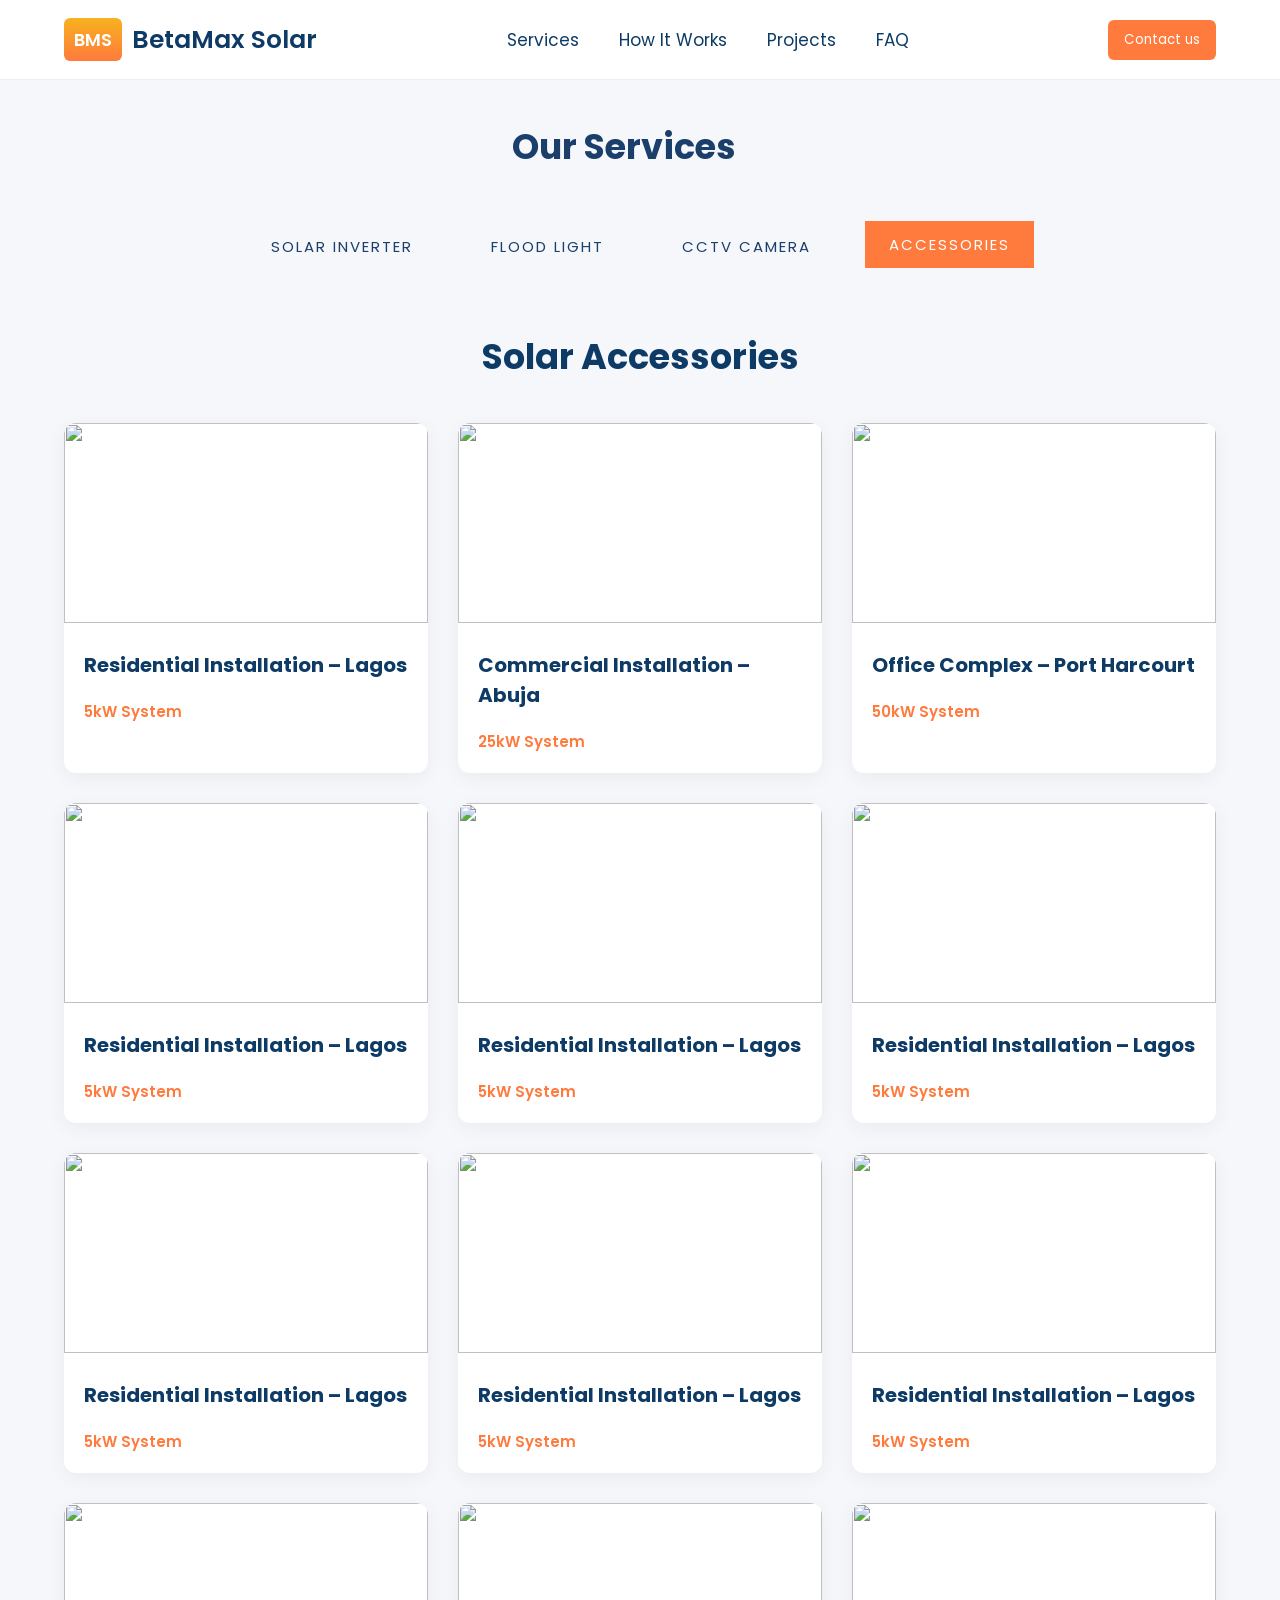
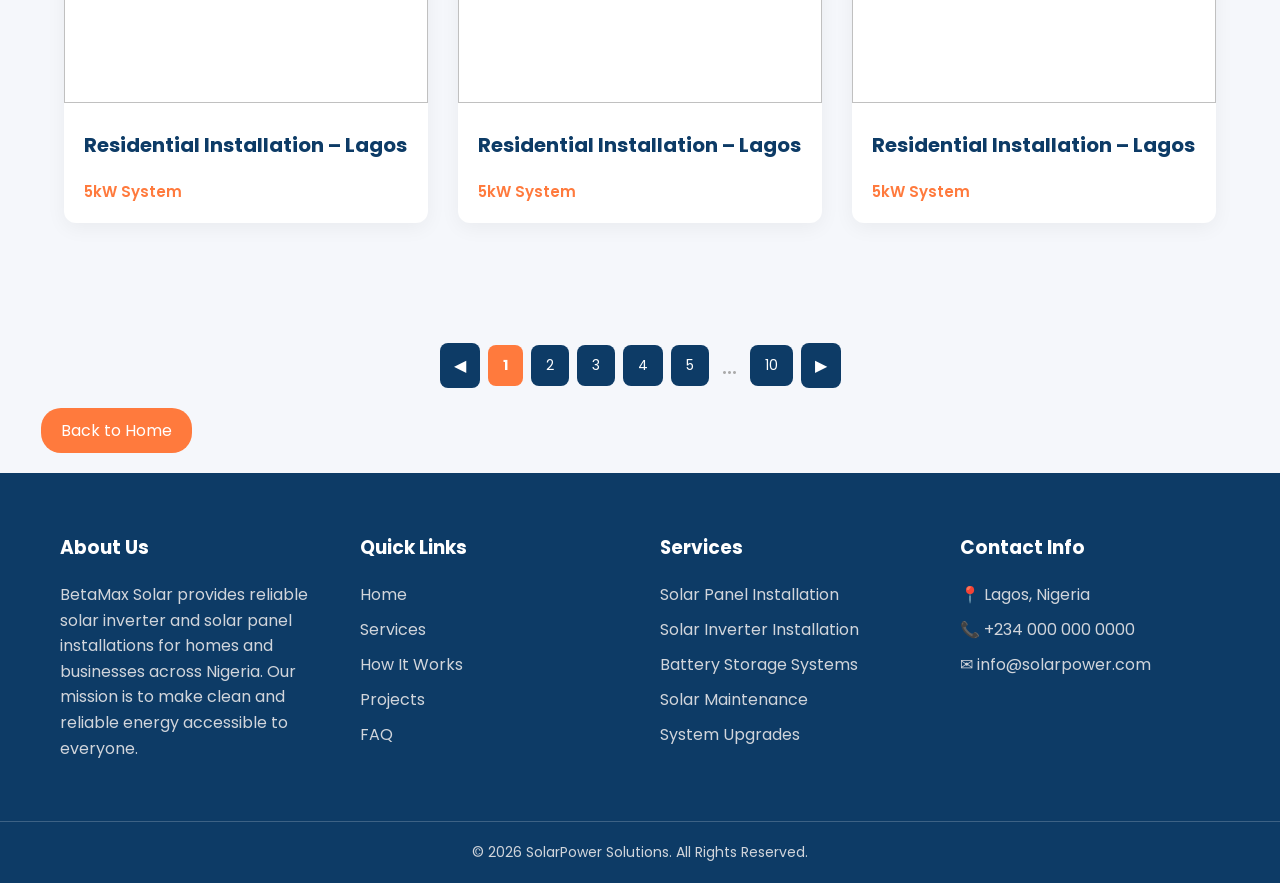
==== acc.html @ 7b792b78 "Add files via upload" ====
<!DOCTYPE html>
<html lang="en">
<head>

<meta charset="UTF-8">
<meta name="viewport" content="width=device-width, initial-scale=1.0">

<title>BetaMax Solar</title>

<link rel="stylesheet" href="style.css">

<link href="https://fonts.googleapis.com/css2?family=Poppins:wght@300;400;500;600;700&display=swap" rel="stylesheet">

<link rel="stylesheet" href="https://cdnjs.cloudflare.com/ajax/libs/font-awesome/6.5.0/css/all.min.css">
</head>

<body>

<header>

<div class="container nav">

<div class="logo">

<div class="logo-box">BMS</div>
<span>BetaMax Solar</span>

</div>

<nav>

<ul>

<li><a href="index.html">Services</a></li>
<li><a href="index.html">How It Works</a></li>
<li><a href="project.html">Projects</a></li>
<li><a href="faq.html">FAQ</a></li>

</ul>

</nav>

<div class="nav-buttons">

<a href="contact.html"><button class="admin-btn">Contact us</button>
</a>

</div>

</div>

</header>
<h5>Our Services</h5>

<div class="category-tabs">
              <a href="services.html" > <button class="tab-btn">Solar Inverter</button></a> 
            <a href="flood.html" ><button class="tab-btn">Flood Light</button></a>
            <a href="cctv.html" ><button class="tab-btn">CCTV Camera</button></a>
            <a href="acc.html" > <button class="tab-btn active">Accessories</button></a>
        
        </div>

<!-- FEATURED PROJECTS -->
<section id="projects" class="projects">

<div class="container">

<h2>Solar Accessories</h2>

<div class="project-grid">


<div class="project-card">

<img src="images/9.jpg">

<h3>Residential Installation – Lagos</h3>

<span>5kW System</span>

</div>


<div class="project-card">

<img src="images/10.jpg">

<h3>Commercial Installation – Abuja</h3>

<span>25kW System</span>

</div>


<div class="project-card">

<img src="images/8.jpg">

<h3>Office Complex – Port Harcourt</h3>

<span>50kW System</span>

</div>


<div class="project-card">

<img src="images/9.jpg">

<h3>Residential Installation – Lagos</h3>

<span>5kW System</span>

</div>


<div class="project-card">

<img src="images/9.jpg">

<h3>Residential Installation – Lagos</h3>

<span>5kW System</span>

</div>


<div class="project-card">

<img src="images/9.jpg">

<h3>Residential Installation – Lagos</h3>

<span>5kW System</span>

</div>


<div class="project-card">

<img src="images/9.jpg">

<h3>Residential Installation – Lagos</h3>

<span>5kW System</span>

</div>


<div class="project-card">

<img src="images/9.jpg">

<h3>Residential Installation – Lagos</h3>

<span>5kW System</span>

</div>


<div class="project-card">

<img src="images/9.jpg">

<h3>Residential Installation – Lagos</h3>

<span>5kW System</span>

</div>


<div class="project-card">

<img src="images/9.jpg">

<h3>Residential Installation – Lagos</h3>

<span>5kW System</span>

</div>


<div class="project-card">

<img src="images/9.jpg">

<h3>Residential Installation – Lagos</h3>

<span>5kW System</span>

</div>


<div class="project-card">

<img src="images/9.jpg">

<h3>Residential Installation – Lagos</h3>

<span>5kW System</span>

</div>


</div>

</div>

</section>

<div class="pagination">

<a href="#" class="page-btn prev">◀</a>

<a href="kdrama.html" class="page-number active">1</a>
<a href="kdrama2.html" class="page-number">2</a>
<a href="#" class="page-number">3</a>
<a href="#" class="page-number">4</a>
<a href="#" class="page-number">5</a>

<span class="dots">...</span>

<a href="#" class="page-number">10</a>

<a href="kdrama2.html" class="page-btn next">▶</a>

</div>
<a href="index.html" class="back-btn">Back to Home</a>
<!-- FOOTER -->

<footer class="footer">

<div class="footer-container">

<div class="footer-col">

<h3>About Us</h3>

<p>
BetaMax Solar provides reliable solar inverter and
solar panel installations for homes and businesses across
Nigeria. Our mission is to make clean and reliable energy
accessible to everyone.
</p>

</div>


<div class="footer-col">

<h3>Quick Links</h3>

<ul>
<li><a href="#">Home</a></li>
<li><a href="#services">Services</a></li>
<li><a href="#">How It Works</a></li>
<li><a href="#projects">Projects</a></li>
<li><a href="#faq.html">FAQ</a></li>

</ul>

</div>


<div class="footer-col">

<h3>Services</h3>

<ul>
<li>Solar Panel Installation</li>
<li>Solar Inverter Installation</li>
<li>Battery Storage Systems</li>
<li>Solar Maintenance</li>
<li>System Upgrades</li>

</ul>

</div>


<div class="footer-col">

<h3>Contact Info</h3>

<ul>
<li>📍 Lagos, Nigeria</li>
<li>📞 +234 000 000 0000</li>
<li>✉ info@solarpower.com</li>
</ul>

</div>

</div>


<div class="footer-bottom">

<p>
© 2026 SolarPower Solutions. All Rights Reserved.
</p>

</div>

</body>

</html>
---- style.css ----
*{
margin:0;
padding:0;
box-sizing:border-box;
font-family:Poppins;
}

body{
background:#f5f7fb;
color:#333;
}

.container{
width:90%;
max-width:1200px;
margin:auto;
}

header{
background:white;
border-bottom:1px solid #eee;
position:sticky;
top:0;
z-index:100;
}

.nav{
display:flex;
justify-content:space-between;
align-items:center;
padding:18px 0;
}

.logo{
display:flex;
align-items:center;
gap:10px;
font-weight:600;
font-size:18px;
}

.logo-box{
background:linear-gradient(#f7b21f,#ff7a3d);
color:white;
padding:8px 10px;
border-radius:6px;
font-weight:600;
}
span{
 color:#0d3b66;
 font-size: 25px;
 
}
span2{
 color:#ff7a3d;
 
}


span3{
 color:#ff7a3d;
 }
nav ul{
display:flex;
list-style:none;
gap:40px;
font-size: 17px;
color:#0d3b66;
}

nav a{
text-decoration:none;
color:#0d3b66;
}
.nav a:hover{
color:#ff7a3d;
}
.nav-buttons button{
margin-left:10px;
padding:10px 16px;
border:none;
border-radius:6px;
cursor:pointer;
}

.admin-btn{
background:#ff7a3d;
color:white;

}
.admin-btn:hover{
background:#ff7a3d;
color:white;
transform:scale(1.05);
}

.quote-btn{
background:#ff7a3d;
color:white;
display:inline-block;
padding:12px 24px;
border-radius:24px;
text-decoration:none;
margin-top:20px;
transition:0.3s;
}

.quote-btn:hover{
background:#ff7a3d;
color:white;
transform:scale(1.05);
}
/* HERO SECTION */
/* SLIDER */

.slider{
position:relative;
width:550px;
height:600px;
overflow:hidden;
border-radius:15px;
}

.slide{
position:absolute;
width:100%;
height:100%;
object-fit:cover;
opacity:0;
transition:opacity 1s ease-in-out;
}

.slide.active{
opacity:1;
}


.hero{
padding:80px 0;
}

.hero-grid{
display:grid;
grid-template-columns:1fr 1fr;
gap:50px;
align-items:center;
}

.hero-text h1{
font-size:48px;
color:#0d3b66;
margin-bottom:20px;
}

.hero-text p{
margin-bottom:25px;
}

.hero-buttons button{
margin-right:10px;
padding:14px 22px;
border-radius:8px;
}

.hero-stats{
display:flex;
gap:40px;
margin-top:30px;
}

.hero-stats h3{
color:#0d3b66;
}

.hero-image img{
width:100%;
border-radius:14px;
}
.hero-badge{
    font-size: 30px;
}

.services{
padding:80px 0;
text-align:center;
}
.services h2{
color:#0d3b66;
font-size: 35px;
}
.services h3{
color:#0d3b66;
}
.service-grid{
display:grid;
grid-template-columns:1fr 1fr;
gap:30px;
margin-top:40px;
}

.service-card{
background:white;
border-radius:12px;
box-shadow:0 5px 20px rgba(0,0,0,0.05);
text-align:left;
overflow:hidden;
}

.service-card img{
width:100%;
height:400px;
object-fit:cover;
}

.service-card h3{
padding:20px;
}

.service-card p{
padding:0 20px 20px;
}

.service-card a{
padding:20px;
display:block;
color:#ff7a3d;
text-decoration:none;
}

@media(max-width:900px){

.hero-grid{
grid-template-columns:1fr;
}

.service-grid{
grid-template-columns:1fr;
}

nav ul{
display:none;
}

}
.how-it-works{
padding:80px 0;
text-align:center;
background:#f8fafc;
margin-top: -40px;
}
.how-it-works h2{
font-size: 35px;
color:#0d3b66;
}

.process-tabs{
display:flex;
justify-content:center;
gap:12px;
margin-top:30px;
flex-wrap:wrap;
}

.tab{
padding:12px 20px;
border:none;
background:#e5e7eb;
border-radius:8px;
cursor:pointer;
font-weight:500;
font-size: 15px;
}

.tab.active{
background:#ff7a3d;
color:white;
}

.process-content{
display:none;
max-width:700px;
margin:40px auto;
text-align:left;
}

.process-content h3{
color:#0d3b66;
}

.process-content.active{
display:block;
}

.process-content ul{
margin-top:15px;
list-style:none;
}

.process-content li{
margin-bottom:10px;
}

/* PROJECTS */

.projects{
padding:80px 0;
text-align:center;
margin-top: -40px;
}
.projects h2{
    font-size: 35px;
color:#0d3b66;
}

.project-grid{
display:grid;
grid-template-columns:repeat(auto-fit,minmax(300px,1fr));
gap:30px;
margin-top:40px;
}

.project-card{
background:white;
border-radius:12px;
box-shadow:0 5px 20px rgba(0,0,0,0.05);
text-align:left;
overflow:hidden;
}

.project-card img{
width:100%;
height:200px;
object-fit:cover;
}

.project-card h3{
padding:20px;
font-size:20px;
color:#0d3b66;
}

.project-card span{
padding:0 20px 20px;
display:block;
color:#ff7a3d;
font-weight:600;
font-size: 15px;
}

.seemore-btn{
background:#ff7a3d;
color:white;
display:inline-block;
padding:12px 24px;
border-radius:24px;
text-decoration:none;
margin-top:-80px;
transition:0.3s;
margin-left: 80px;
}

.seemore-btn:hover{
background:#ff7a3d;
color:white;
transform:scale(1.05);
}
/* CONTACT SECTION */

.contact-section{
padding:90px 0;
background:#f8fafc;
text-align:center;
}

.contact-section h2{
font-size:36px;
margin-bottom:10px;
color:#0d3b66;
}

.contact-subtext{
color:#6b7280;
margin-bottom:50px;
}

.primary-contact{
display:flex;
justify-content:center;
gap:30px;
flex-wrap:wrap;
}

.contact-card{
width:260px;
padding:35px;
border-radius:12px;
background:white;
box-shadow:0 10px 30px rgba(0,0,0,0.05);
text-decoration:none;
color:#111;
transition:0.3s;
}

.contact-card i{
font-size:30px;
margin-bottom:15px;
}

.contact-card h3{
margin-bottom:10px;
}

.contact-card:hover{
transform:translateY(-8px);
box-shadow:0 15px 40px rgba(0,0,0,0.1);
}


/* CONTACT COLORS */

.call i{
color:#ff7a3d;
}

.whatsapp i{
color:#25D366;
}

.email i{
color:#2563eb;
}


/* SOCIAL MEDIA */

.social-contact{
margin-top:40px;
}

.social-contact a{
margin:0 12px;
font-size:30px;
color:#374151;
transition:0.3s;
}

.social-contact a:hover{
color:#ff7a3d;
}



/* FOOTER */

.footer{
background:#0d3b66;
color:white;
padding-top:60px;
}

.footer-container{
max-width:1200px;
margin:auto;
display:grid;
grid-template-columns:repeat(auto-fit,minmax(220px,1fr));
gap:40px;
padding:0 20px 60px;
}

.footer-col h3{
margin-bottom:20px;
}

.footer-col p{
color:#d1d5db;
line-height:1.6;
}

.footer-col ul{
list-style:none;
}

.footer-col ul li{
margin-bottom:10px;
color:#d1d5db;
}

.footer-col ul li a{
text-decoration:none;
color:#d1d5db;
}

.footer-col ul li a:hover{
color:white;
}

.footer-bottom{
text-align:center;
border-top:1px solid rgba(255,255,255,0.2);
padding:20px;
font-size:14px;
color:#d1d5db;
}


.back-btn{
  display:inline-block;
background:#ff7a3d;
color:rgb(255, 255, 255);
padding:10px 20px;
border-radius:20px;
text-decoration:none;
margin-top:20px;
margin-bottom: 20px;
margin-left: 41px;
transition:0.3s;
}

.back-btn:hover{
background:#ff7a3d;
color:#ffffff;
transform:scale(1.05);
}

/* PAGINATION */

.pagination{
display:flex;
justify-content:center;
align-items:center;
gap:8px;
margin-top:40px;
flex-wrap:wrap;
}

/* PAGE NUMBERS */

.page-number{
text-decoration:none;
color:#fff;
background:#0d3b66;
padding:10px 15px;
border-radius:8px;
font-size:14px;
transition:0.3s;
}

/* HOVER */

.page-number:hover{
background:#ff7a3d;
}

/* ACTIVE PAGE */

.page-number.active{
background:#ff7a3d;
font-weight:bold;
}

/* PREV NEXT */

.page-btn{
text-decoration:none;
color:white;
background:#0d3b66;
padding:10px 14px;
border-radius:8px;
transition:0.3s;
}

.page-btn:hover{
background:#ff7a3d;
}

/* DOTS */

.dots{
color:#aaa;
padding:0 5px;
}


.movie-card-link {
  text-decoration: none;
  color:#0d3b66;
}

.movie-card-link:visited {
  color:#0d3b66;           /* prevent purple visited color */
}

.movie-card-link:hover {
  color: #0d3b66;           /* prevent hover color change */
  text-decoration: none;  /* prevent underline */
}

.movie-card-link:active {
  color:#0d3b66;
}


.learn-btn{
border:2px solid #1b3f6b;
background:white;
color:#1b3f6b;
}


/* Category Tabs */
.category-tabs {
	display: flex;
	justify-content: center;
	gap: 30px;
	margin-bottom: 20px;
    margin-top: 50px;
	flex-wrap: wrap;
}

.tab-btn {
	padding: 12px 24px;
	background: transparent;
	border: 1px solid var(--text-muted);
    color:#1b3f6b;
	cursor: pointer;
	text-transform: uppercase;
	letter-spacing: 2px;
	transition: all 0.3s ease;
	font-size: 15px;
}

.tab-btn.active,
.tab-btn:hover {
	background:#ff7a3d;
	border-color:#ff7a3d;
	color: white;
	transform: translateY(-2px);
}
h5{
  color:#1b3f6b;
     font-size: 35px;
     margin-left:40%;
     margin-top: 40px;
}

.features {
  padding: 60px 8%;
  background:linear-gradient(#f7b21f,#fff);
  text-align: center;
}

.features h2 {
  font-size: 32px;
  color: #0b3d91;
  margin-bottom: 40px;
}

/* GRID */
.features-container {
  display: grid;
  grid-template-columns: repeat(auto-fit, minmax(250px, 1fr));
  gap: 25px;
}

/* CARD STYLE */
.card {
  background: #fff;
  padding: 25px 20px;
  border-radius: 14px;
  box-shadow: 0 5px 15px rgba(0,0,0,0.08);
  transition: 0.3s;
  text-align: left;
}

/* HOVER EFFECT */
.card:hover {
  transform: translateY(-8px);
}

/* ICON STYLE */
.icon {
  font-size: 40px;
  margin-bottom: 15px;
}

/* TITLE */
.card h3 {
  color: #0b3d91;
  margin-bottom: 10px;
}

/* TEXT */
.card p {
  color: #555;
  font-size: 14px;
  line-height: 1.5;
}
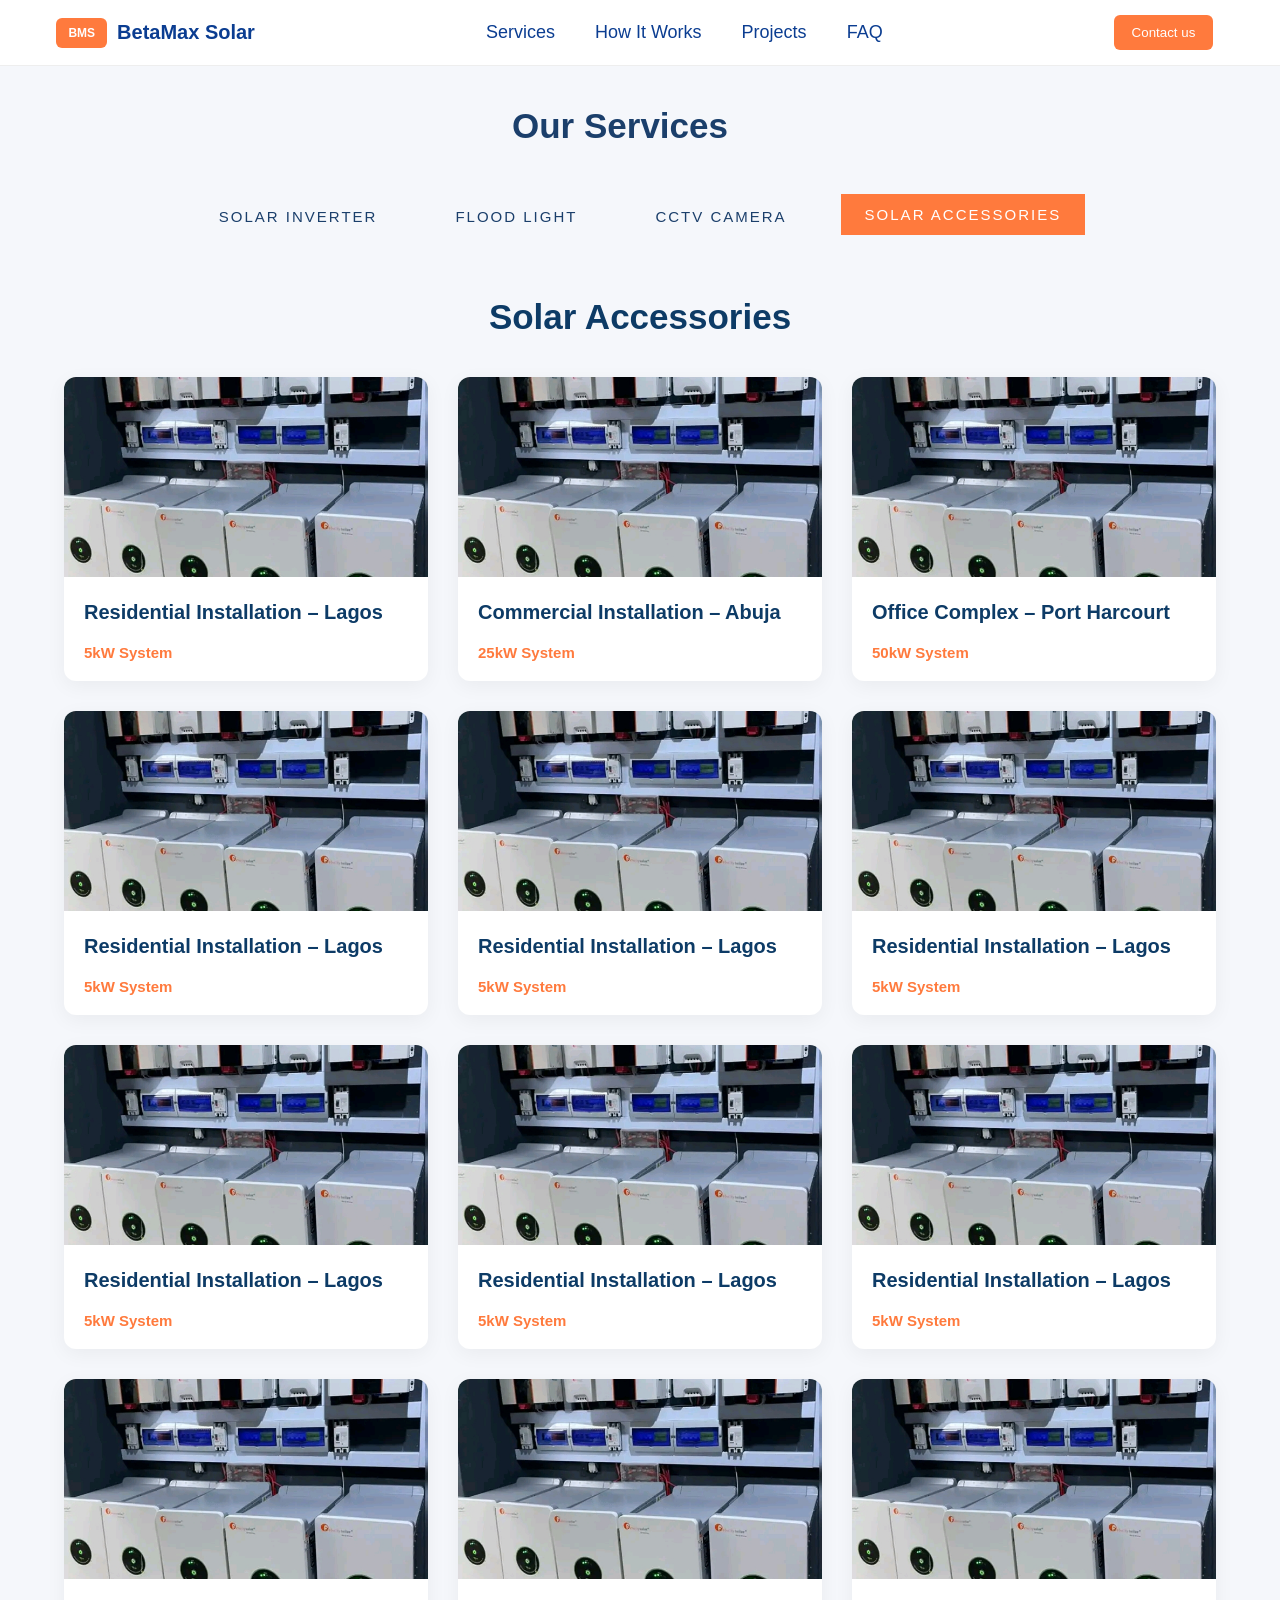
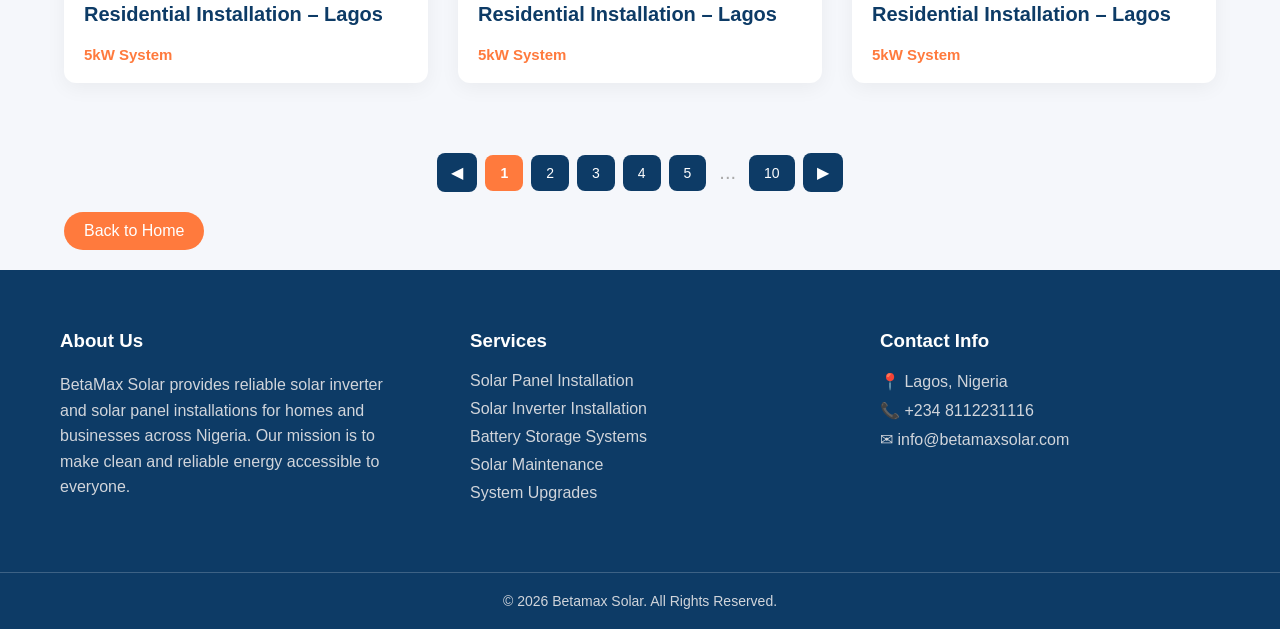
==== commit b72ede00: "Add files via upload" ====
--- a/acc.html
+++ b/acc.html
@@ -27,6 +27,10 @@
 
 </div>
 
+<!-- Hamburger -->
+  <div class="menu-toggle" id="menu-toggle">
+    ☰
+  </div>
 <nav>
 
 <ul>
@@ -35,7 +39,10 @@
 <li><a href="index.html">How It Works</a></li>
 <li><a href="project.html">Projects</a></li>
 <li><a href="faq.html">FAQ</a></li>
-
+ <!-- 👇 ADD THIS -->
+    <li class="mobile-contact">
+      <a href="contact.html" class="contact-btn">Contact Us</a>
+    </li>
 </ul>
 
 </nav>
@@ -56,7 +63,7 @@
               <a href="services.html" > <button class="tab-btn">Solar Inverter</button></a> 
             <a href="flood.html" ><button class="tab-btn">Flood Light</button></a>
             <a href="cctv.html" ><button class="tab-btn">CCTV Camera</button></a>
-            <a href="acc.html" > <button class="tab-btn active">Accessories</button></a>
+            <a href="acc.html" > <button class="tab-btn active">Solar Accessories</button></a>
         
         </div>
 
@@ -72,18 +79,18 @@
 
 <div class="project-card">
 
-<img src="images/9.jpg">
-
-<h3>Residential Installation – Lagos</h3>
-
-<span>5kW System</span>
-
-</div>
-
-
-<div class="project-card">
-
-<img src="images/10.jpg">
+<img src="11.jpg" loading="lazy">
+
+<h3>Residential Installation – Lagos</h3>
+
+<span>5kW System</span>
+
+</div>
+
+
+<div class="project-card">
+
+<img src="11.jpg" loading="lazy">
 
 <h3>Commercial Installation – Abuja</h3>
 
@@ -94,7 +101,7 @@
 
 <div class="project-card">
 
-<img src="images/8.jpg">
+<img src="11.jpg" loading="lazy">
 
 <h3>Office Complex – Port Harcourt</h3>
 
@@ -105,95 +112,95 @@
 
 <div class="project-card">
 
-<img src="images/9.jpg">
-
-<h3>Residential Installation – Lagos</h3>
-
-<span>5kW System</span>
-
-</div>
-
-
-<div class="project-card">
-
-<img src="images/9.jpg">
-
-<h3>Residential Installation – Lagos</h3>
-
-<span>5kW System</span>
-
-</div>
-
-
-<div class="project-card">
-
-<img src="images/9.jpg">
-
-<h3>Residential Installation – Lagos</h3>
-
-<span>5kW System</span>
-
-</div>
-
-
-<div class="project-card">
-
-<img src="images/9.jpg">
-
-<h3>Residential Installation – Lagos</h3>
-
-<span>5kW System</span>
-
-</div>
-
-
-<div class="project-card">
-
-<img src="images/9.jpg">
-
-<h3>Residential Installation – Lagos</h3>
-
-<span>5kW System</span>
-
-</div>
-
-
-<div class="project-card">
-
-<img src="images/9.jpg">
-
-<h3>Residential Installation – Lagos</h3>
-
-<span>5kW System</span>
-
-</div>
-
-
-<div class="project-card">
-
-<img src="images/9.jpg">
-
-<h3>Residential Installation – Lagos</h3>
-
-<span>5kW System</span>
-
-</div>
-
-
-<div class="project-card">
-
-<img src="images/9.jpg">
-
-<h3>Residential Installation – Lagos</h3>
-
-<span>5kW System</span>
-
-</div>
-
-
-<div class="project-card">
-
-<img src="images/9.jpg">
+<img src="11.jpg" loading="lazy">
+
+<h3>Residential Installation – Lagos</h3>
+
+<span>5kW System</span>
+
+</div>
+
+
+<div class="project-card">
+
+<img src="11.jpg" loading="lazy">
+
+<h3>Residential Installation – Lagos</h3>
+
+<span>5kW System</span>
+
+</div>
+
+
+<div class="project-card">
+
+<img src="11.jpg" loading="lazy">
+
+<h3>Residential Installation – Lagos</h3>
+
+<span>5kW System</span>
+
+</div>
+
+
+<div class="project-card">
+
+<img src="11.jpg" loading="lazy">
+
+<h3>Residential Installation – Lagos</h3>
+
+<span>5kW System</span>
+
+</div>
+
+
+<div class="project-card">
+
+<img src="11.jpg" loading="lazy">
+
+<h3>Residential Installation – Lagos</h3>
+
+<span>5kW System</span>
+
+</div>
+
+
+<div class="project-card">
+
+<img src="11.jpg" loading="lazy">
+
+<h3>Residential Installation – Lagos</h3>
+
+<span>5kW System</span>
+
+</div>
+
+
+<div class="project-card">
+
+<img src="11.jpg" loading="lazy">
+
+<h3>Residential Installation – Lagos</h3>
+
+<span>5kW System</span>
+
+</div>
+
+
+<div class="project-card">
+
+<img src="11.jpg" loading="lazy">
+
+<h3>Residential Installation – Lagos</h3>
+
+<span>5kW System</span>
+
+</div>
+
+
+<div class="project-card">
+
+<img src="11.jpg" loading="lazy">
 
 <h3>Residential Installation – Lagos</h3>
 
@@ -245,23 +252,6 @@
 
 </div>
 
-
-<div class="footer-col">
-
-<h3>Quick Links</h3>
-
-<ul>
-<li><a href="#">Home</a></li>
-<li><a href="#services">Services</a></li>
-<li><a href="#">How It Works</a></li>
-<li><a href="#projects">Projects</a></li>
-<li><a href="#faq.html">FAQ</a></li>
-
-</ul>
-
-</div>
-
-
 <div class="footer-col">
 
 <h3>Services</h3>
@@ -284,8 +274,8 @@
 
 <ul>
 <li>📍 Lagos, Nigeria</li>
-<li>📞 +234 000 000 0000</li>
-<li>✉ info@solarpower.com</li>
+<li>📞 +234 8112231116</li>
+<li>✉ info@betamaxsolar.com</li>
 </ul>
 
 </div>
@@ -296,11 +286,12 @@
 <div class="footer-bottom">
 
 <p>
-© 2026 SolarPower Solutions. All Rights Reserved.
+© 2026 Betamax Solar. All Rights Reserved.
 </p>
 
 </div>
-
+</footer>
+<script src="script.js"></script>
 </body>
 
 </html>
--- a/style.css
+++ b/style.css
@@ -36,20 +36,21 @@
 align-items:center;
 gap:10px;
 font-weight:600;
-font-size:18px;
+font-size:12px;
+margin-left: -110px;
 }
 
 .logo-box{
 background:linear-gradient(#f7b21f,#ff7a3d);
 color:white;
-padding:8px 10px;
+padding:6px 8px;
 border-radius:6px;
 font-weight:600;
 }
 span{
  color:#0d3b66;
- font-size: 25px;
- 
+ font-size: 20px;
+
 }
 span2{
  color:#ff7a3d;
@@ -60,45 +61,220 @@
 span3{
  color:#ff7a3d;
  }
-nav ul{
-display:flex;
-list-style:none;
-gap:40px;
-font-size: 17px;
-color:#0d3b66;
-}
-
-nav a{
-text-decoration:none;
-color:#0d3b66;
-}
+ 
 .nav a:hover{
 color:#ff7a3d;
 }
-.nav-buttons button{
-margin-left:10px;
-padding:10px 16px;
-border:none;
-border-radius:6px;
-cursor:pointer;
-}
-
-.admin-btn{
-background:#ff7a3d;
-color:white;
-
-}
-.admin-btn:hover{
-background:#ff7a3d;
-color:white;
-transform:scale(1.05);
-}
-
+/* RESET */
+* {
+  margin: 0;
+  padding: 0;
+  box-sizing: border-box;
+  font-family: 'Segoe UI', sans-serif;
+}
+
+/* ===================== */
+/* NAVBAR */
+/* ===================== */
+
+.container.nav {
+  display: flex;
+  justify-content: space-between;
+  align-items: center;
+  padding: 15px 8%;
+  background: #fff;
+  position: relative;
+}
+
+/* LOGO */
+.logo {
+  display: flex;
+  align-items: center;
+  gap: 10px;
+}
+
+.logo-box {
+  background: #ff7a3d;
+  color: #fff;
+  padding: 8px 12px;
+  border-radius: 6px;
+  font-weight: bold;
+}
+
+.logo span {
+  font-weight: 600;
+  color: #0b3d91;
+}
+
+/* NAV LINKS */
+nav ul {
+  display: flex;
+  gap: 40px;
+  list-style: none;
+}
+
+nav ul li a {
+  text-decoration: none;
+  color: #0b3d91;
+  font-weight: 500;
+  transition: 0.3s;
+  font-size: 18px;
+}
+
+nav ul li a:hover {
+  color: #ff7a3d;
+}
+
+/* BUTTON */
+.nav-buttons .admin-btn {
+  background: #ff7a3d;
+  color: #fff;
+  border: none;
+  padding: 10px 18px;
+  border-radius: 6px;
+  cursor: pointer;
+  margin-right: -110px;
+}
+
+.nav-buttons .admin-btn:hover {
+  background: #ff7a3d;
+  color: #ffffff;
+}
+
+/* ===================== */
+/* HAMBURGER */
+/* ===================== */
+
+.menu-toggle {
+  display: none;
+  font-size: 26px;
+  cursor: pointer;
+}
+
+/* ===================== */
+/* HERO SECTION */
+/* ===================== */
+
+.hero {
+  display: flex;
+  align-items: center;
+  justify-content: space-between;
+  padding: 60px 8%;
+  gap: 40px;
+}
+
+.hero-text {
+  flex: 1;
+}
+
+.hero-text h1 {
+  font-size: 42px;
+  color: #0b3d91;
+  line-height: 1.2;
+}
+
+.hero-text span {
+  color: #ff7a3d;
+}
+
+.hero-text p {
+  margin: 20px 0;
+  color: #555;
+}
+
+.hero-text button {
+  background: #ff7a3d;
+  color: #fff;
+  border: none;
+  padding: 12px 22px;
+  border-radius: 25px;
+  cursor: pointer;
+}
+
+/* IMAGE */
+.hero-image {
+  flex: 1;
+}
+
+.hero-image img {
+  width: 100%;
+  height: auto;
+  border-radius: 12px;
+  object-fit: cover;
+}
+
+/* ===================== */
+/* MOBILE RESPONSIVE */
+/* ===================== */
+
+@media (max-width: 768px) {
+	
+  /* SHOW HAMBURGER */
+  .menu-toggle {
+    display: block;
+	margin-right:-280px;
+  }
+	.back-btn{
+		margin-left:-220px;
+	}
+	.seemore-btn{
+		margin-left:-220px;
+	}
+
+  /* HIDE NAV INITIALLY */
+  nav ul {
+    position: absolute;
+    top: 70px;
+    left: 0;
+    width: 100%;
+    background: #fff;
+    flex-direction: column;
+    align-items: center;
+    gap: 20px;
+    padding: 20px 0;
+    display: none;
+  }
+
+  /* ACTIVE MENU */
+  nav ul.active {
+    display: flex;
+  }
+
+  /* MOVE BUTTON INTO MENU */
+  .nav-buttons {
+    display: none;
+  }
+
+  /* HERO STACK */
+  .hero {
+    flex-direction: column;
+    text-align: center;
+  }
+
+  .hero-text h1 {
+    font-size: 28px;
+  }
+
+  .hero-text p {
+    font-size: 14px;
+  }
+
+  .hero-image {
+    margin-top: 20px;
+  }
+	
+.hero-stats{
+display:flex;
+gap:40px;
+margin-top:40px;
+	margin-left:50px;
+}
+}
 .quote-btn{
 background:#ff7a3d;
 color:white;
 display:inline-block;
-padding:12px 24px;
+padding:10px 20px;
 border-radius:24px;
 text-decoration:none;
 margin-top:20px;
@@ -115,8 +291,8 @@
 
 .slider{
 position:relative;
-width:550px;
-height:600px;
+width:100%;
+height:500px;
 overflow:hidden;
 border-radius:15px;
 }
@@ -135,6 +311,52 @@
 }
 
 
+@media (max-width: 768px) {
+
+  .hero {
+    flex-direction: column; /* STACK */
+    text-align: center;
+  }
+
+  .hero-text h1 {
+    font-size: 28px; /* smaller for phone */
+  }
+
+  .hero-text p {
+    font-size: 14px;
+  }
+
+  .hero-image img {
+    width: 100%;
+    height: auto; /* PREVENT DISTORTION */
+  }
+
+  
+.slider{
+position:relative;
+width:100px;
+height:auto;
+overflow:hidden;
+border-radius:15px;
+}
+
+.slide{
+position:absolute;
+width:100%;
+height:auto;
+object-fit:cover;
+opacity:0;
+transition:opacity 1s ease-in-out;
+}
+
+.slide.active{
+opacity:1;
+}
+}
+
+
+
+
 .hero{
 padding:80px 0;
 }
@@ -147,13 +369,14 @@
 }
 
 .hero-text h1{
-font-size:48px;
+font-size:42px;
 color:#0d3b66;
 margin-bottom:20px;
 }
 
 .hero-text p{
 margin-bottom:25px;
+font-size: 14px;
 }
 
 .hero-buttons button{
@@ -208,7 +431,7 @@
 
 .service-card img{
 width:100%;
-height:400px;
+height:250px;
 object-fit:cover;
 }
 
@@ -354,9 +577,9 @@
 padding:12px 24px;
 border-radius:24px;
 text-decoration:none;
-margin-top:-80px;
+margin-top:-70%;
 transition:0.3s;
-margin-left: 80px;
+margin-left: 5%;
 }
 
 .seemore-btn:hover{
@@ -463,7 +686,7 @@
 margin:auto;
 display:grid;
 grid-template-columns:repeat(auto-fit,minmax(220px,1fr));
-gap:40px;
+gap:70px;
 padding:0 20px 60px;
 }
 
@@ -512,7 +735,7 @@
 text-decoration:none;
 margin-top:20px;
 margin-bottom: 20px;
-margin-left: 41px;
+margin-left: 5%;
 transition:0.3s;
 }
 
@@ -529,7 +752,7 @@
 justify-content:center;
 align-items:center;
 gap:8px;
-margin-top:40px;
+margin-top:-10px;
 flex-wrap:wrap;
 }
 
@@ -647,6 +870,7 @@
   padding: 60px 8%;
   background:linear-gradient(#f7b21f,#fff);
   text-align: center;
+	margin-top:-30px;
 }
 
 .features h2 {
@@ -694,4 +918,38 @@
   color: #555;
   font-size: 14px;
   line-height: 1.5;
-}+}
+.mobile-contact {
+  display: none;
+}
+
+@media (max-width: 768px) {
+
+  /* Show dropdown contact */
+  .mobile-contact {
+    display: block;
+  }
+
+  /* Hide desktop button */
+  .nav-buttons {
+    display: none;
+  }
+
+  /* Style it nicely */
+  .mobile-contact .contact-btn {
+    background: #ff7a3d;
+    color: #fff;
+    padding: 10px 20px;
+    border-radius: 6px;
+    display: inline-block;
+  }
+  
+.mobile-contact {
+  margin-top: 10px;
+}
+h5{
+  margin-left: 30%;
+
+}
+}
+
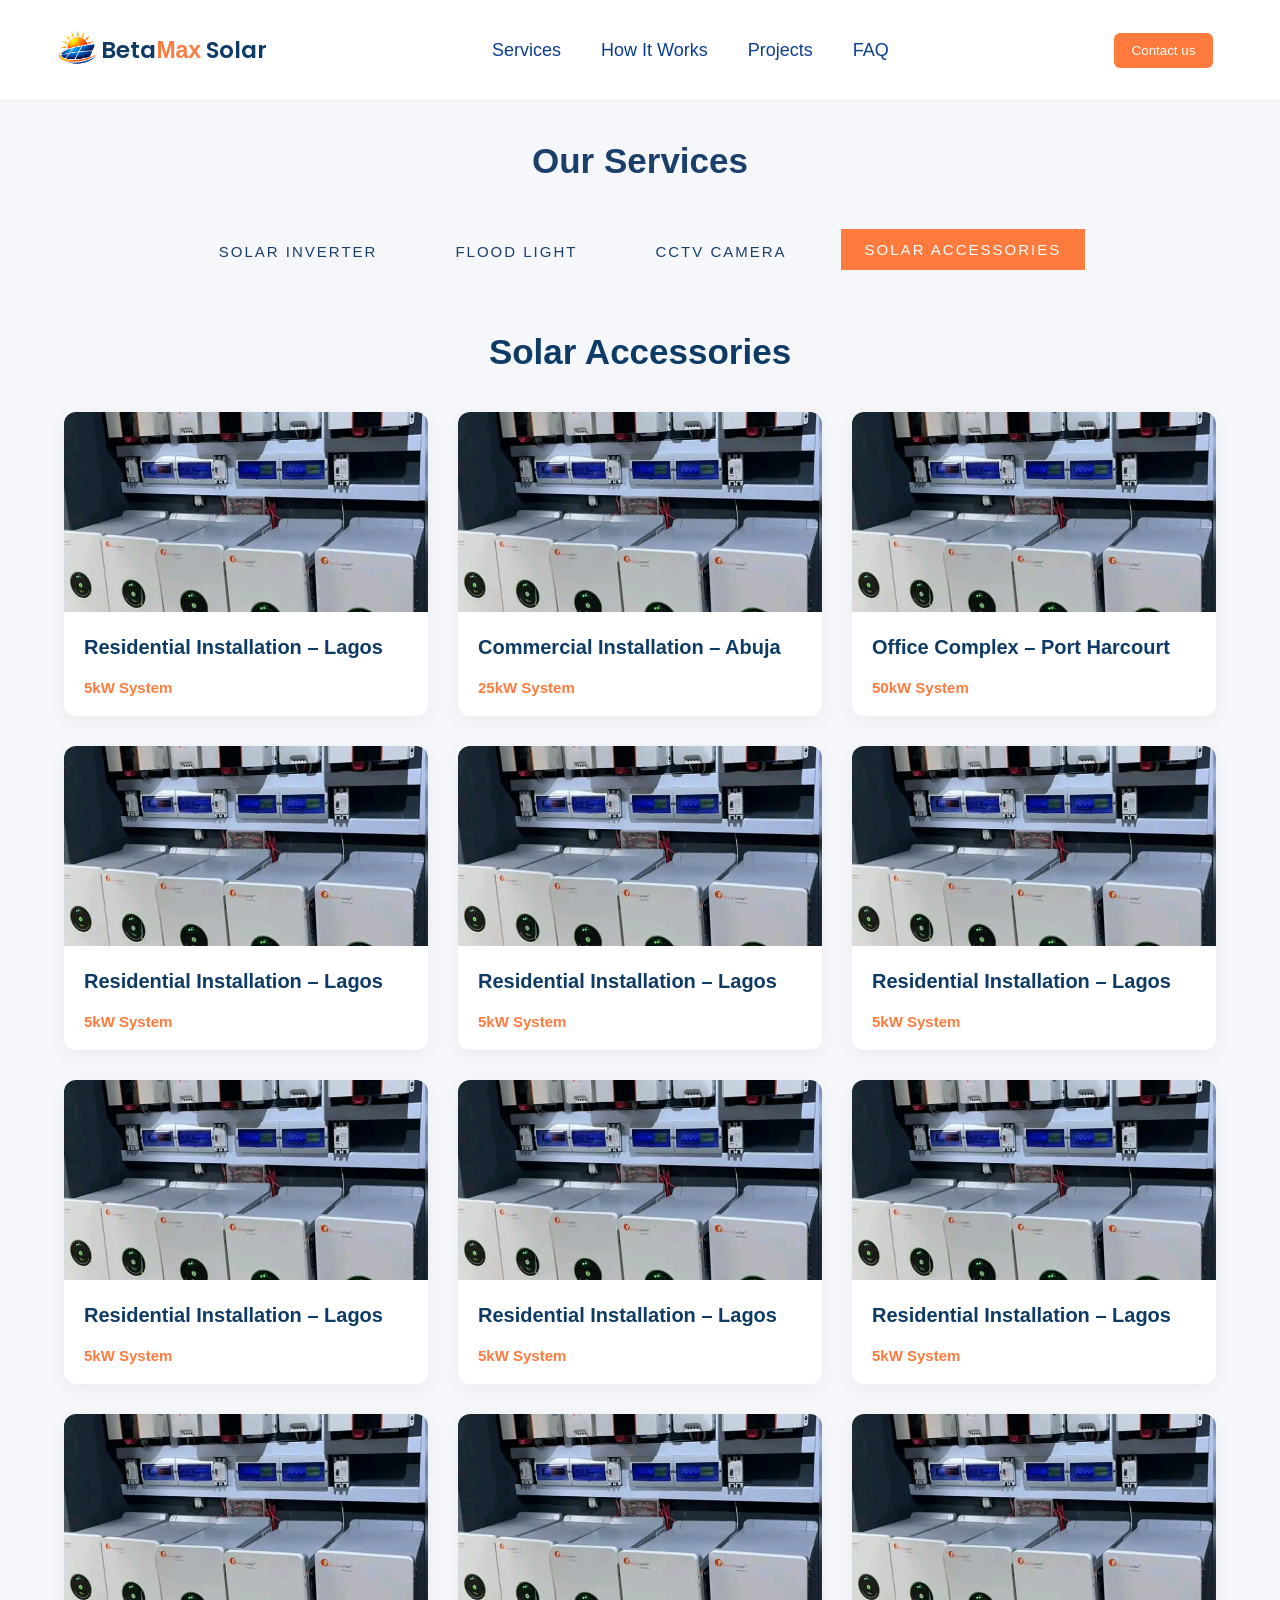
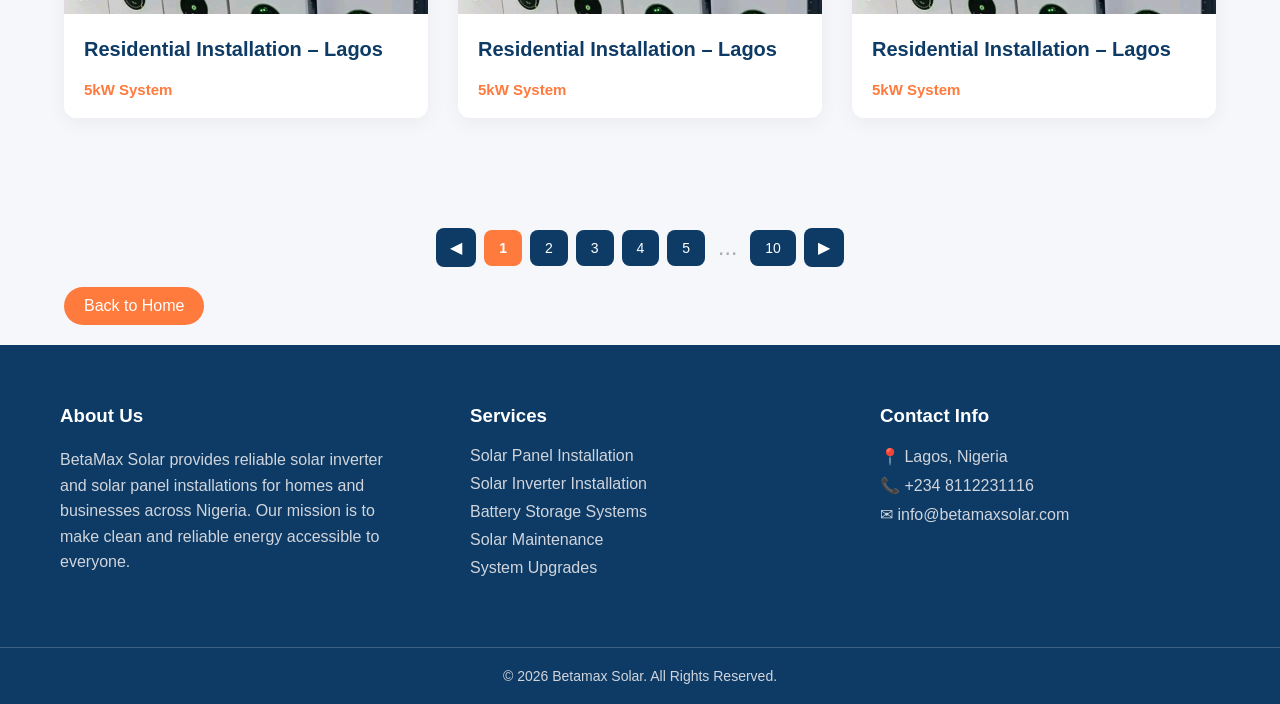
==== commit 69997d3b: "Add files via upload" ====
--- a/acc.html
+++ b/acc.html
@@ -6,7 +6,7 @@
 <meta name="viewport" content="width=device-width, initial-scale=1.0">
 
 <title>BetaMax Solar</title>
-
+<link rel="icon" href="png.png" >
 <link rel="stylesheet" href="style.css">
 
 <link href="https://fonts.googleapis.com/css2?family=Poppins:wght@300;400;500;600;700&display=swap" rel="stylesheet">
@@ -22,8 +22,8 @@
 
 <div class="logo">
 
-<div class="logo-box">BMS</div>
-<span>BetaMax Solar</span>
+<img src="png.png">
+<span1>Beta<span2>Max</span2> Solar</span1>
 
 </div>
 
--- a/style.css
+++ b/style.css
@@ -3,8 +3,11 @@
 padding:0;
 box-sizing:border-box;
 font-family:Poppins;
-}
-
+
+}
+.icon{
+  width: 30px;
+}
 body{
 background:#f5f7fb;
 color:#333;
@@ -34,22 +37,26 @@
 .logo{
 display:flex;
 align-items:center;
-gap:10px;
-font-weight:600;
-font-size:12px;
-margin-left: -110px;
-}
-
-.logo-box{
-background:linear-gradient(#f7b21f,#ff7a3d);
-color:white;
-padding:6px 8px;
-border-radius:6px;
-font-weight:600;
+margin-left: -140px;
+}
+
+
+.logo img{
+height:70px;
+width:auto;
 }
 span{
  color:#0d3b66;
- font-size: 20px;
+ font-size: 23px;
+}
+
+
+span1{
+ color:#0d3b66;
+ font-size: 23px;
+ margin-left:-40px;
+font-family:Poppins;
+font-weight: 600;
 
 }
 span2{
@@ -91,14 +98,6 @@
   display: flex;
   align-items: center;
   gap: 10px;
-}
-
-.logo-box {
-  background: #ff7a3d;
-  color: #fff;
-  padding: 8px 12px;
-  border-radius: 6px;
-  font-weight: bold;
 }
 
 .logo span {
@@ -570,6 +569,62 @@
 font-size: 15px;
 }
 
+
+/* PACKAGE */
+
+.package{
+padding:80px 0;
+text-align:center;
+margin-top: -40px;
+}
+.container h2{
+    font-size: 35px;
+color:#0d3b66;
+text-align: center;
+}
+
+.package-grid{
+display:grid;
+grid-template-columns:repeat(auto-fit,minmax(300px,1fr));
+gap:30px;
+margin-top:40px;
+}
+
+.package-card{
+background:white;
+border-radius:12px;
+box-shadow:0 5px 20px rgba(0,0,0,0.05);
+text-align:left;
+overflow:hidden;
+}
+
+.package-card img{
+width:100%;
+height:200px;
+object-fit:cover;
+}
+
+.package-card h3{
+padding:20px;
+font-size:23px;
+color:#0d3b66;
+}
+
+.package-card span{
+padding:0 20px 20px;
+display:block;
+color:#ff7a3d;
+font-weight:700;
+font-size: 23px;
+margin-top: -15px;
+}
+
+.package-card p{
+  font-weight:600;
+  margin-left: 20px;
+  color:#0d3b66;
+}
+
 .seemore-btn{
 background:#ff7a3d;
 color:white;
@@ -587,6 +642,30 @@
 color:white;
 transform:scale(1.05);
 }
+
+
+
+.package-btn{
+background:#ff7a3d;
+color:white;
+display:inline-block;
+padding:6px 10px;
+border-radius:24px;
+text-decoration:none;
+margin-top:-70%;
+margin-bottom: 10px;
+transition:0.3s;
+margin-left: 5%;
+}
+
+.package-btn:hover{
+background:#ff7a3d;
+color:white;
+transform:scale(1.05);
+}
+
+
+
 /* CONTACT SECTION */
 
 .contact-section{
@@ -752,7 +831,7 @@
 justify-content:center;
 align-items:center;
 gap:8px;
-margin-top:-10px;
+margin-top:30px;
 flex-wrap:wrap;
 }
 
@@ -862,7 +941,7 @@
 h5{
   color:#1b3f6b;
      font-size: 35px;
-     margin-left:40%;
+     text-align: center;
      margin-top: 40px;
 }
 
@@ -901,12 +980,6 @@
   transform: translateY(-8px);
 }
 
-/* ICON STYLE */
-.icon {
-  font-size: 40px;
-  margin-bottom: 15px;
-}
-
 /* TITLE */
 .card h3 {
   color: #0b3d91;
@@ -948,8 +1021,8 @@
   margin-top: 10px;
 }
 h5{
-  margin-left: 30%;
-
-}
-}
-
+  text-align: center;
+
+}
+}
+
